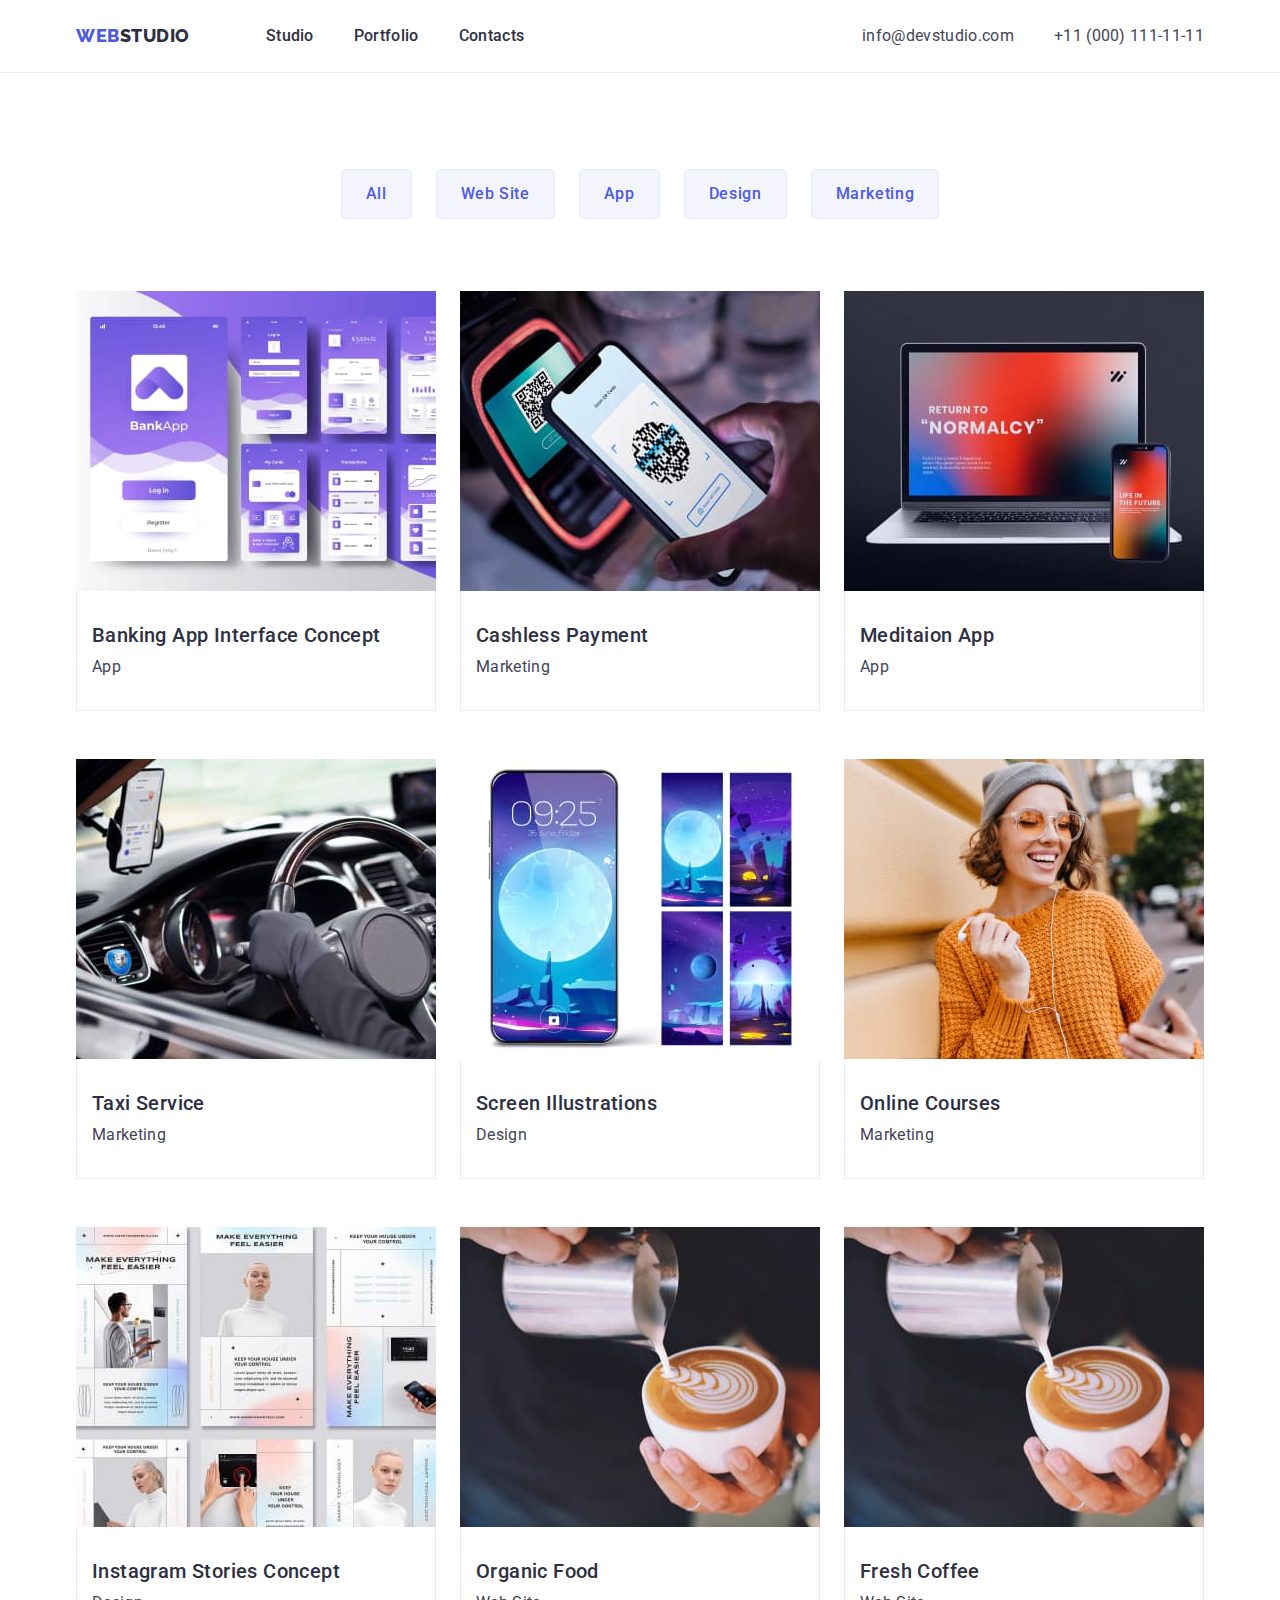
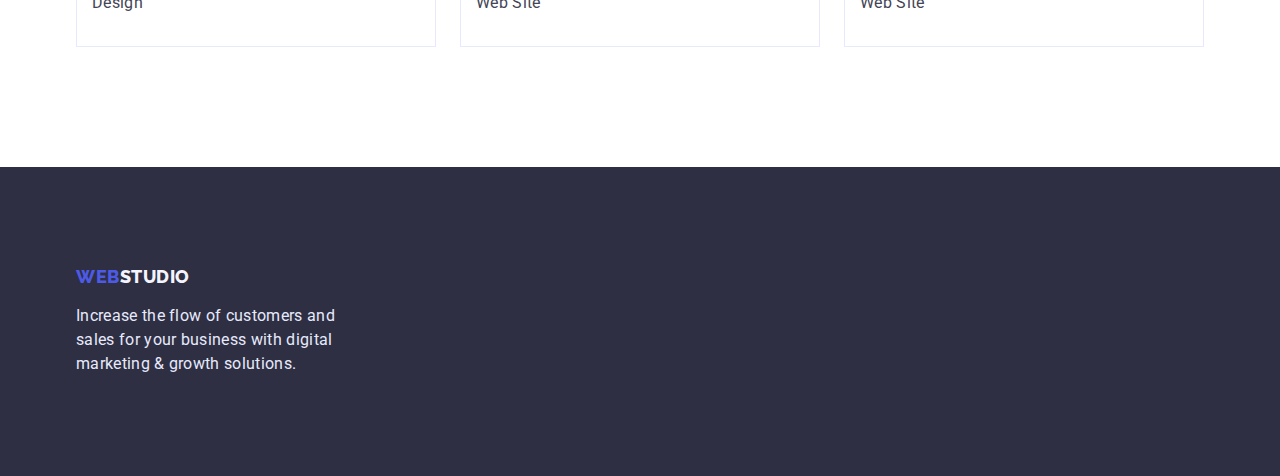
==== portfolio.html @ 15d0591e "copied 4 hw" ====
<!DOCTYPE html>
<html lang="en">
  <head>
    <meta charset="UTF-8" />
    <meta http-equiv="X-UA-Compatible" content="IE=edge" />
    <meta name="viewport" content="width=device-width, initial-scale=1.0" />
    <title>Portfolio</title>
    <link rel="preconnect" href="https://fonts.googleapis.com" />
    <link rel="preconnect" href="https://fonts.gstatic.com" crossorigin />
    <link
      href="https://fonts.googleapis.com/css2?family=Raleway:wght@800&family=Roboto:wght@400;500;700;900&display=swap"
      rel="stylesheet"
    />
    <link
      rel="stylesheet"
      href="node_modules/modern-normalize/modern-normalize.css"
    />
    <link rel="stylesheet" href="./css/styles.css" />
  </head>
  <body>
    <header class="page-header">
      <div class="container header-div">
        <nav class="header-nav">
          <a href="./index.html" class="logo"
            ><span class="logo-blue">WEB</span>STUDIO</a
          >
          <ul class="link-list">
            <li class="link-item">
              <a href="./index.html" class="link">Studio</a>
            </li>
            <li class="link-item">
              <a href="./portfolio.html" class="link">Portfolio</a>
            </li>
            <li class="link-item"><a href="" class="link">Contacts</a></li>
          </ul>
        </nav>
        <address class="header-address">
          <ul class="address-list">
            <li class="address-item">
              <a href="mailto:info@devstudio.com" class="link-to"
                >info@devstudio.com</a
              >
            </li>
            <li class="address-item">
              <a href="tel:+110001111111" class="link-to"
                >+11 (000) 111-11-11</a
              >
            </li>
          </ul>
        </address>
      </div>
    </header>
    <main>
      <!--Filters-->

      <section class="section">
        <div class="container">
          <h1 class="visually-hidden">Portfolio</h1>
          <ul class="buttons-list">
            <li class="filter-item">
              <button type="button" class="btn-page">All</button>
            </li>
            <li class="filter-item">
              <button type="button" class="btn-page">Web Site</button>
            </li>
            <li class="filter-item">
              <button type="button" class="btn-page">App</button>
            </li>
            <li class="filter-item">
              <button type="button" class="btn-page">Design</button>
            </li>
            <li class="filter-item">
              <button type="button" class="btn-page">Marketing</button>
            </li>
          </ul>

          <!--Row 1-->

          <ul class="page-box">
            <li class="portfolio-item">
              <img
                src="./images/apps.jpg"
                alt="apps"
                width="360"
                height="300"
              />
              <div class="portfolio-caption">
                <h2 class="main-title">Banking App Interface Concept</h2>
                <p class="main-text">App</p>
              </div>
            </li>
            <li class="portfolio-item">
              <img
                src="./images/phone1.jpg"
                alt="phone"
                width="360"
                height="300"
              />
              <div class="portfolio-caption">
                <h2 class="main-title">Cashless Payment</h2>
                <p class="main-text">Marketing</p>
              </div>
            </li>
            <li class="portfolio-item">
              <img
                src="./images/laptop.jpg"
                alt="laptop"
                width="360"
                height="300"
              />
              <div class="portfolio-caption">
                <h2 class="main-title">Meditaion App</h2>
                <p class="main-text">App</p>
              </div>
            </li>

            <!--Row 2-->

            <li class="portfolio-item">
              <img
                src="./images/taxi-driver.jpg"
                alt="taxi-driver"
                width="360"
                height="300"
              />
              <div class="portfolio-caption">
                <h2 class="main-title">Taxi Service</h2>
                <p class="main-text">Marketing</p>
              </div>
            </li>
            <li class="portfolio-item">
              <img
                src="./images/screens.jpg"
                alt="screen"
                width="360"
                height="300"
              />
              <div class="portfolio-caption">
                <h2 class="main-title">Screen Illustrations</h2>
                <p class="main-text">Design</p>
              </div>
            </li>
            <li class="portfolio-item">
              <img
                src="./images/girl.jpg"
                alt="girl"
                width="360"
                height="300"
              />
              <div class="portfolio-caption">
                <h2 class="main-title">Online Courses</h2>
                <p class="main-text">Marketing</p>
              </div>
            </li>

            <!--Row 3-->

            <li class="portfolio-item">
              <img
                src="./images/stories.jpg"
                alt="stories"
                width="360"
                height="300"
              />
              <div class="portfolio-caption">
                <h2 class="main-title">Instagram Stories Concept</h2>
                <p class="main-text">Design</p>
              </div>
            </li>
            <li class="portfolio-item">
              <img
                src="./images/food.jpg"
                alt="food"
                width="360"
                height="300"
              />
              <div class="portfolio-caption">
                <h2 class="main-title">Organic Food</h2>
                <p class="main-text">Web Site</p>
              </div>
            </li>
            <li class="portfolio-item">
              <img
                src="./images/coffee.jpg"
                alt="coffee"
                width="360"
                height="300"
              />
              <div class="portfolio-caption">
                <h2 class="main-title">Fresh Coffee</h2>
                <p class="main-text">Web Site</p>
              </div>
            </li>
          </ul>
        </div>
      </section>
    </main>
    <footer class="footer">
      <div class="container">
        <div class="footer-container">
          <a href="./index.html" class="logo-footer"
            ><span class="logo-blue">WEB</span>STUDIO</a
          >
          <p class="footer-text">
            Increase the flow of customers and sales for your business with
            digital marketing & growth solutions.
          </p>
        </div>
      </div>
    </footer>
  </body>
</html>
---- css/styles.css ----
*,
*::before,
*::after {
  box-sizing: border-box;
}

:root {
  --active-links-color: #4d5ae5;
  --ctas-color: #404bbf;
  --headings-color: #2e2f42;
  --valid-fields-color: #31d0aa;
  --body-text-color: #434455;
  --subtle-text-color: #8e8f99;
  --subtle-background-color: #e7e9fc;
  --light-mode-background-color: #f4f4fd;
  --overlay-color: #2e2f42;
  --hero-image-background-color: #2e2f42;
  --background-lite-color: #ffffff;
  --background-color-section-1-2-3: #e5e5e5;
  --customers-hover-focus-active: #9747ff;
}

body {
  font-family: "Roboto", sans-serif;
  font-style: normal;
  font-weight: 400;
  font-size: 16px;
  margin: 0;
}

h1,
h2,
h3,
h4,
p {
  margin: 0;
}

img {
  display: block;
  max-width: 100%;
  height: auto;
}

a {
  text-decoration: none;
  font-family: "Roboto", sans-serif;
}

ul {
  margin: 0;
  padding: 0;
  list-style-type: none;
}

.visually-hidden {
  position: absolute;
  width: 1px;
  height: 1px;
  margin: -1px;
  border: 0;
  padding: 0;
  white-space: nowrap;
  clip-path: inset(100%);
  clip: rect(0 0 0 0);
  overflow: hidden;
}

.container {
  width: 1158px;
  padding: 0 15px 0 15px;
  margin: 0 auto;
}

/* Header */

.page-header {
  border-bottom: 1px solid var(--subtle-background-color);
  padding-top: 24px;
  padding-bottom: 24px;
  display: flex;
  max-width: 1440px;
  margin-left: auto;
  margin-right: auto;
}

.header-nav {
  align-items: center;
  display: flex;
}

.header-div {
  display: flex;
}

.logo {
  color: var(--headings-color);
  font-family: "Raleway", sans-serif;
  font-style: normal;
  font-weight: 800;
  font-size: 18px;
  line-height: 1.33;
  letter-spacing: 0.03em;
  text-transform: uppercase;
  text-decoration: none;
  margin-right: 76px;
}

.logo-blue {
  color: var(--active-links-color);
  font-family: "Raleway", sans-serif;
  font-style: normal;
  font-weight: 800;
  font-size: 18px;
  line-height: 1.16;
  letter-spacing: 0.03em;
  text-transform: uppercase;
  text-decoration: none;
  margin-left: 0;
}

.link-item {
  margin-right: 40px;
}

.link-item:last-child {
  margin-right: 0;
}

.header-address {
  margin-left: auto;
  display: flex;
}

.address-list {
  display: flex;
}

.address-item {
  margin-left: 40px;
}

.address-item:first-child {
  margin-left: 0;
}

.link-list {
  display: flex;
}

.link {
  color: var(--headings-color);
  font-weight: 500;
  font-size: 16px;
  line-height: 1.5;
  letter-spacing: 0.02em;
}

.link:hover,
.link:focus,
.link:active {
  color: var(--ctas-color);
}

.link-to {
  color: var(--body-text-color);
  font-style: normal;
  font-weight: 400;
  font-size: 16px;
  line-height: 1.5;
  letter-spacing: 0.02em;
}

.link-to:hover,
.link-to:focus {
  color: var(--ctas-color);
}

/* Hero */

.hero {
  background-color: var(--hero-image-background-color);
  color: var(--background-lite-color);
  font-weight: 700;
  font-size: 56px;
  line-height: 1.07;
  letter-spacing: 0.02em;
  padding-top: 188px;
  padding-bottom: 188px;
  max-width: 1440px;
  margin-left: auto;
  margin-right: auto;
  background-image: linear-gradient(
      rgba(46, 47, 66, 0.7),
      rgba(46, 47, 66, 0.7)
    ),
    url(../images/people-office.jpg);
  background-size: cover;
  background-repeat: no-repeat;
  background-position: center;
}

.container-hero {
  display: flex;
  flex-direction: column;
  align-items: center;
  justify-content: center;
}

.hero-title {
  color: var(--background-lite-color);
  font-weight: 700;
  font-size: 56px;
  line-height: 1.07;
  letter-spacing: 0.02em;
  width: 496px;
  margin-bottom: 48px;
}

.btn {
  background-color: var(--active-links-color);
  color: var(--background-lite-color);
  font-family: "Roboto", sans-serif;
  font-style: normal;
  font-weight: 500;
  font-size: 16px;
  line-height: 1.5;
  letter-spacing: 0.04em;
  cursor: pointer;
  padding: 16px 32px;
  border-radius: 4px;
  border: none;
}

.btn:hover,
.btn:focus,
.btn:active {
  background-color: var(--ctas-color);
  box-shadow: 0px 3px 1px rgba(0, 0, 0, 0.1), 0px 2px 1px rgba(0, 0, 0, 0.08),
    0px 2px 2px rgba(0, 0, 0, 0.12);
  border-radius: 4px;
  border: 1px;
}

/* Section 1 */

.section-1 {
  padding: 120px 0;
}

.advantages-list {
  display: flex;
  gap: 24px;
}

.advantages-item {
  flex-basis: calc((100% - 72px) / 4);
}

.advantages-item::before {
  content: "";
  display: block;
  height: 112px;
  background: var(--light-mode-background-color);
  background-repeat: no-repeat;
  background-position: center;
  margin-bottom: 8px;
}

.advantages-item:nth-child(1)::before {
  background-image: url(../images/antenna.svg);
}

.advantages-item:nth-child(2)::before {
  background-image: url(../images/clock.svg);
}

.advantages-item:nth-child(3)::before {
  background-image: url(../images/diagram.svg);
}

.advantages-item:nth-child(4)::before {
  background-image: url(../images/astronaut.svg);
}

.list-title {
  color: var(--overlay-color);
  font-weight: 500;
  font-size: 20px;
  line-height: 1.2;
  letter-spacing: 0.02em;
  margin-bottom: 8px;
}

.main-text {
  color: var(--body-text-color);
  line-height: 1.5;
  letter-spacing: 0.02em;
}

/* Section 2 */

.section-2 {
  text-align: center;
  padding-bottom: 120px;
}

.section-title {
  color: var(--headings-color);
  font-size: 36px;
  line-height: 1.11;
  letter-spacing: 0.02em;
  margin-bottom: 72px;
}

.product-list {
  display: flex;
  gap: 24px;
}

.product-item {
  flex-basis: calc((100% - 48px) / 3);
}

/* Section 3 */

.section-3 {
  background-color: var(--light-mode-background-color);
  text-align: center;
  padding: 120px 0;
}

.team-list {
  display: flex;
  gap: 24px;
}
.team-card {
  background-color: var(--background-lite-color);
  flex-basis: calc((100% - 72px) / 4);
  box-shadow: 0px 1px 6px rgba(46, 47, 66, 0.08),
    0px 1px 1px rgba(46, 47, 66, 0.16), 0px 2px 1px rgba(46, 47, 66, 0.08);
  border-radius: 0px 0px 4px 4px;
  width: 264px;
  height: 428px;
}

.section-info {
  padding: 32px 16px;
}

.section-3-subtitle {
  color: var(--overlay-color);
  font-weight: 500;
  font-size: 20px;
  line-height: 1.2;
  letter-spacing: 0.02em;
  margin-bottom: 8px;
}

.section-3-text {
  color: var(--body-text-color);
  line-height: 1.5;
  letter-spacing: 0.02em;
  padding-bottom: 8px;
}

.team-social-list {
  display: flex;
  justify-content: center;
  gap: 24px;
}

.team-social-item {
  flex-basis: calc((100%-72px) / 4);
  width: 40px;
  height: 40px;
}

.team-social-link {
  display: flex;
  justify-content: center;
  width: 100%;
  height: 100%;
  border-radius: 50%;
  background-color: var(--active-links-color);
  align-items: center;
}

.team-social-link:hover,
.team-social-link:focus,
.team-social-link:active {
  background-color: var(--ctas-color);
}

/* section-4 */

.section-4 {
  padding: 130px 156px 120px 156px;
}

.customers-title {
  font-family: "Roboto";
  font-style: normal;
  font-weight: 700;
  font-size: 36px;
  line-height: 1.11;
  text-align: center;
  letter-spacing: 0.02em;
  text-transform: capitalize;
  margin-bottom: 72px;
}

.customers-list {
  display: flex;
  justify-content: center;
  align-items: center;
  gap: 24px;
}

.customers-item {
  flex-basis: calc((100%-120px) / 6);
}

.customers-item:hover svg,
.customers-item:focus svg,
.customers-item:active svg {
  fill: var(--ctas-color);
  border-color: var(--ctas-color);
}

.customers-icon {
  width: 100%;
  height: 100%;
  border: 1px solid var(--subtle-text-color);
  border-radius: 5px;
  fill: var(--subtle-text-color);
}

/* Footer */

.footer {
  background-color: var(--overlay-color);
  padding: 100px 0;
}

.footer-container {
  flex-direction: column;
  justify-content: center;
  width: 264px;
}

.logo-footer {
  color: var(--light-mode-background-color);
  font-family: "Raleway", sans-serif;
  font-weight: 800;
  font-size: 18px;
  line-height: 1.16;
  letter-spacing: 0.03em;
}

.footer-text {
  color: var(--subtle-background-color);
  line-height: 1.5;
  letter-spacing: 0.02em;
  margin-top: 16px;
}

/* Portfolio*/

.section {
  padding: 96px 0 120px;
}

.buttons-list {
  display: flex;
  flex-direction: row;
  justify-content: center;
  align-items: center;
  gap: 24px;
  margin-bottom: 72px;
}

.btn-page {
  background-color: var(--light-mode-background-color);
  color: var(--active-links-color);
  border-color: var(--subtle-background-color);
  font-family: "Roboto", sans-serif;
  font-style: normal;
  font-weight: 500;
  font-size: 16px;
  line-height: 1.5;
  letter-spacing: 0.04em;
  cursor: pointer;
  padding: 12px 24px;
  border: 1px solid var(--subtle-background-color);
  border-radius: 4px;
}

.btn-page:hover,
.btn-page:focus,
.btn-page:active {
  background-color: var(--ctas-color);
  color: var(--background-lite-color);
  border-radius: 4px;
}

.page-box {
  display: flex;
  flex-wrap: wrap;
  row-gap: 48px;
  column-gap: 24px;
}

.portfolio-item {
  flex-basis: calc((100% - 48px) / 3);
}

.portfolio-caption {
  padding: 32px 15px 31px 15px;
  border: 1px solid var(--subtle-background-color);
  border-top: 0;
}

.main-title {
  color: var(--overlay-color);
  font-family: "Roboto", sans-serif;
  font-weight: 500;
  font-size: 20px;
  line-height: 1.2;
  letter-spacing: 0.02em;
  margin-bottom: 8px;
}
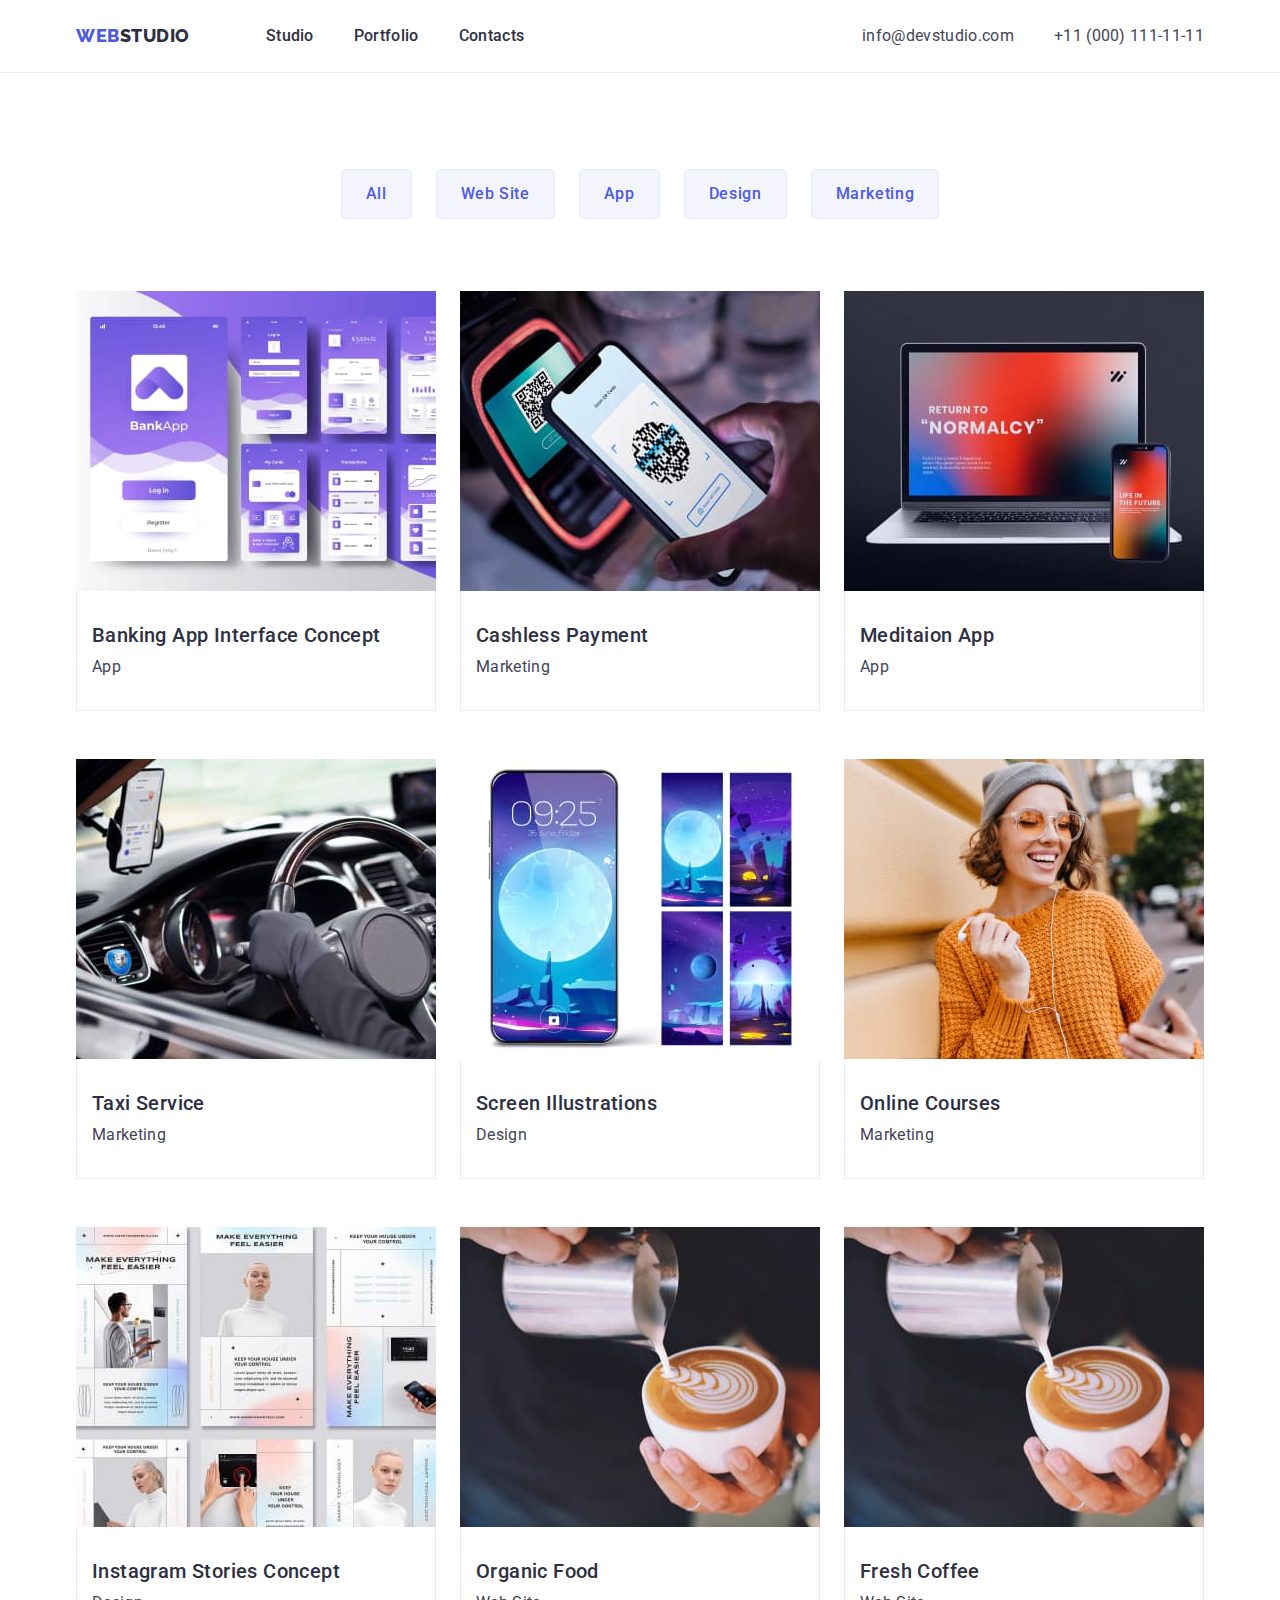
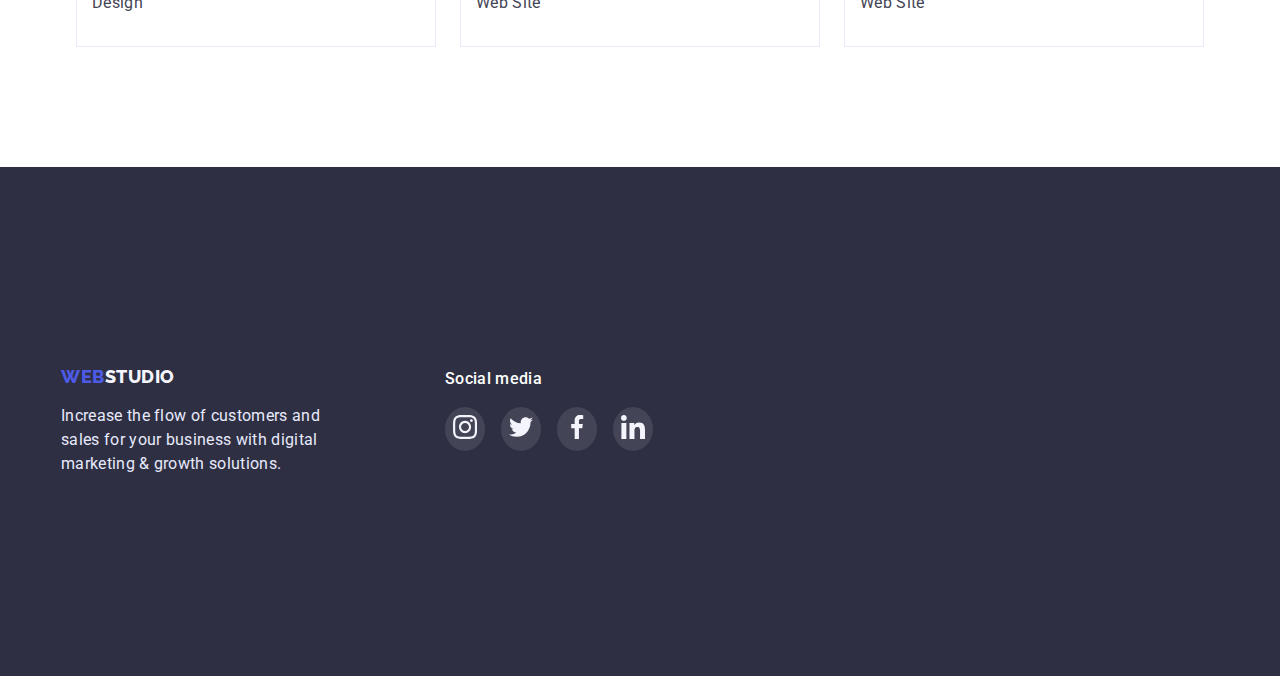
==== commit 0e9a92fc: "added" ====
--- a/portfolio.html
+++ b/portfolio.html
@@ -196,7 +196,7 @@
       </section>
     </main>
     <footer class="footer">
-      <div class="container">
+      <div class="container footer">
         <div class="footer-container">
           <a href="./index.html" class="logo-footer"
             ><span class="logo-blue">WEB</span>STUDIO</a
@@ -206,6 +206,39 @@
             digital marketing & growth solutions.
           </p>
         </div>
+        <div class="footer-social-media">
+          <p class="footer-social-text">Social media</p>
+          <ul class="footer-social-list">
+            <li class="footer-social-item">
+              <a href="#" class="footer-social-link">
+                <svg class="footer-social-icon">
+                  <use href="./images/icons.svg#icon-instagram"></use>
+                </svg>
+              </a>
+            </li>
+            <li class="footer-social-item">
+              <a href="#" class="footer-social-link">
+                <svg class="footer-social-icon">
+                  <use href="./images/icons.svg#icon-twitter"></use>
+                </svg>
+              </a>
+            </li>
+            <li class="footer-social-item">
+              <a href="#" class="footer-social-link">
+                <svg class="footer-social-icon">
+                  <use href="./images/icons.svg#icon-facebook"></use>
+                </svg>
+              </a>
+            </li>
+            <li class="footer-social-item">
+              <a href="#" class="footer-social-link">
+                <svg class="footer-social-icon">
+                  <use href="./images/icons.svg#icon-linkedin"></use>
+                </svg>
+              </a>
+            </li>
+          </ul>
+        </div>
       </div>
     </footer>
   </body>
--- a/css/styles.css
+++ b/css/styles.css
@@ -18,10 +18,11 @@
   --background-lite-color: #ffffff;
   --background-color-section-1-2-3: #e5e5e5;
   --customers-hover-focus-active: #9747ff;
+  --footer-hover-focus: #31d0aa;
 }
 
 body {
-  font-family: "Roboto", sans-serif;
+  font-family: 'Roboto', sans-serif;
   font-style: normal;
   font-weight: 400;
   font-size: 16px;
@@ -44,7 +45,7 @@
 
 a {
   text-decoration: none;
-  font-family: "Roboto", sans-serif;
+  font-family: 'Roboto', sans-serif;
 }
 
 ul {
@@ -95,7 +96,7 @@
 
 .logo {
   color: var(--headings-color);
-  font-family: "Raleway", sans-serif;
+  font-family: 'Raleway', sans-serif;
   font-style: normal;
   font-weight: 800;
   font-size: 18px;
@@ -108,7 +109,7 @@
 
 .logo-blue {
   color: var(--active-links-color);
-  font-family: "Raleway", sans-serif;
+  font-family: 'Raleway', sans-serif;
   font-style: normal;
   font-weight: 800;
   font-size: 18px;
@@ -179,7 +180,9 @@
 /* Hero */
 
 .hero {
+  background-image: url(../images/hero-bg-image.png);
   background-color: var(--hero-image-background-color);
+  background: rgba(46, 47, 66, 0.7), rgba(46, 47, 66, 0.7);
   color: var(--background-lite-color);
   font-weight: 700;
   font-size: 56px;
@@ -220,7 +223,7 @@
 .btn {
   background-color: var(--active-links-color);
   color: var(--background-lite-color);
-  font-family: "Roboto", sans-serif;
+  font-family: 'Roboto', sans-serif;
   font-style: normal;
   font-weight: 500;
   font-size: 16px;
@@ -258,7 +261,7 @@
 }
 
 .advantages-item::before {
-  content: "";
+  content: '';
   display: block;
   height: 112px;
   background: var(--light-mode-background-color);
@@ -399,7 +402,7 @@
 }
 
 .customers-title {
-  font-family: "Roboto";
+  font-family: 'Roboto';
   font-style: normal;
   font-weight: 700;
   font-size: 36px;
@@ -451,7 +454,7 @@
 
 .logo-footer {
   color: var(--light-mode-background-color);
-  font-family: "Raleway", sans-serif;
+  font-family: 'Raleway', sans-serif;
   font-weight: 800;
   font-size: 18px;
   line-height: 1.16;
@@ -465,6 +468,49 @@
   margin-top: 16px;
 }
 
+.footer {
+  display: flex;
+}
+
+.footer-social-media {
+  display: inline-block;
+  padding-left: 120px;
+}
+
+.footer-social-text {
+  color: var(--background-lite-color);
+  font-weight: 500;
+  letter-spacing: 0.02em;
+  line-height: 1.5;
+  margin-bottom: 16px;
+}
+.footer-social-list {
+  display: flex;
+  flex-direction: row;
+  align-items: flex-start;
+  padding: 0px;
+  gap: 16px;
+}
+
+.footer-social-link {
+  display: block;
+  background: rgba(255, 255, 255, 0.1);
+  border-radius: 50%;
+  padding: 8px;
+}
+
+.footer-social-link:hover,
+.footer-social-link:focus,
+.footer-social-link:active {
+  background-color: var(--valid-fields-color);
+}
+.footer-social-icon {
+  justify-content: center;
+  align-items: center;
+  width: 24px;
+  height: 24px;
+}
+
 /* Portfolio*/
 
 .section {
@@ -484,7 +530,7 @@
   background-color: var(--light-mode-background-color);
   color: var(--active-links-color);
   border-color: var(--subtle-background-color);
-  font-family: "Roboto", sans-serif;
+  font-family: 'Roboto', sans-serif;
   font-style: normal;
   font-weight: 500;
   font-size: 16px;
@@ -515,6 +561,14 @@
   flex-basis: calc((100% - 48px) / 3);
 }
 
+.portfolio-item:hover,
+.portfolio-item:focus,
+.portfolio-item:active {
+  border: 1px solid var(--light-mode-background-color);
+  box-shadow: 0px 1px 6px rgba(46, 47, 66, 0.08),
+    0px 1px 1px rgba(46, 47, 66, 0.16), 0px 2px 1px rgba(46, 47, 66, 0.08);
+}
+
 .portfolio-caption {
   padding: 32px 15px 31px 15px;
   border: 1px solid var(--subtle-background-color);
@@ -523,7 +577,7 @@
 
 .main-title {
   color: var(--overlay-color);
-  font-family: "Roboto", sans-serif;
+  font-family: 'Roboto', sans-serif;
   font-weight: 500;
   font-size: 20px;
   line-height: 1.2;
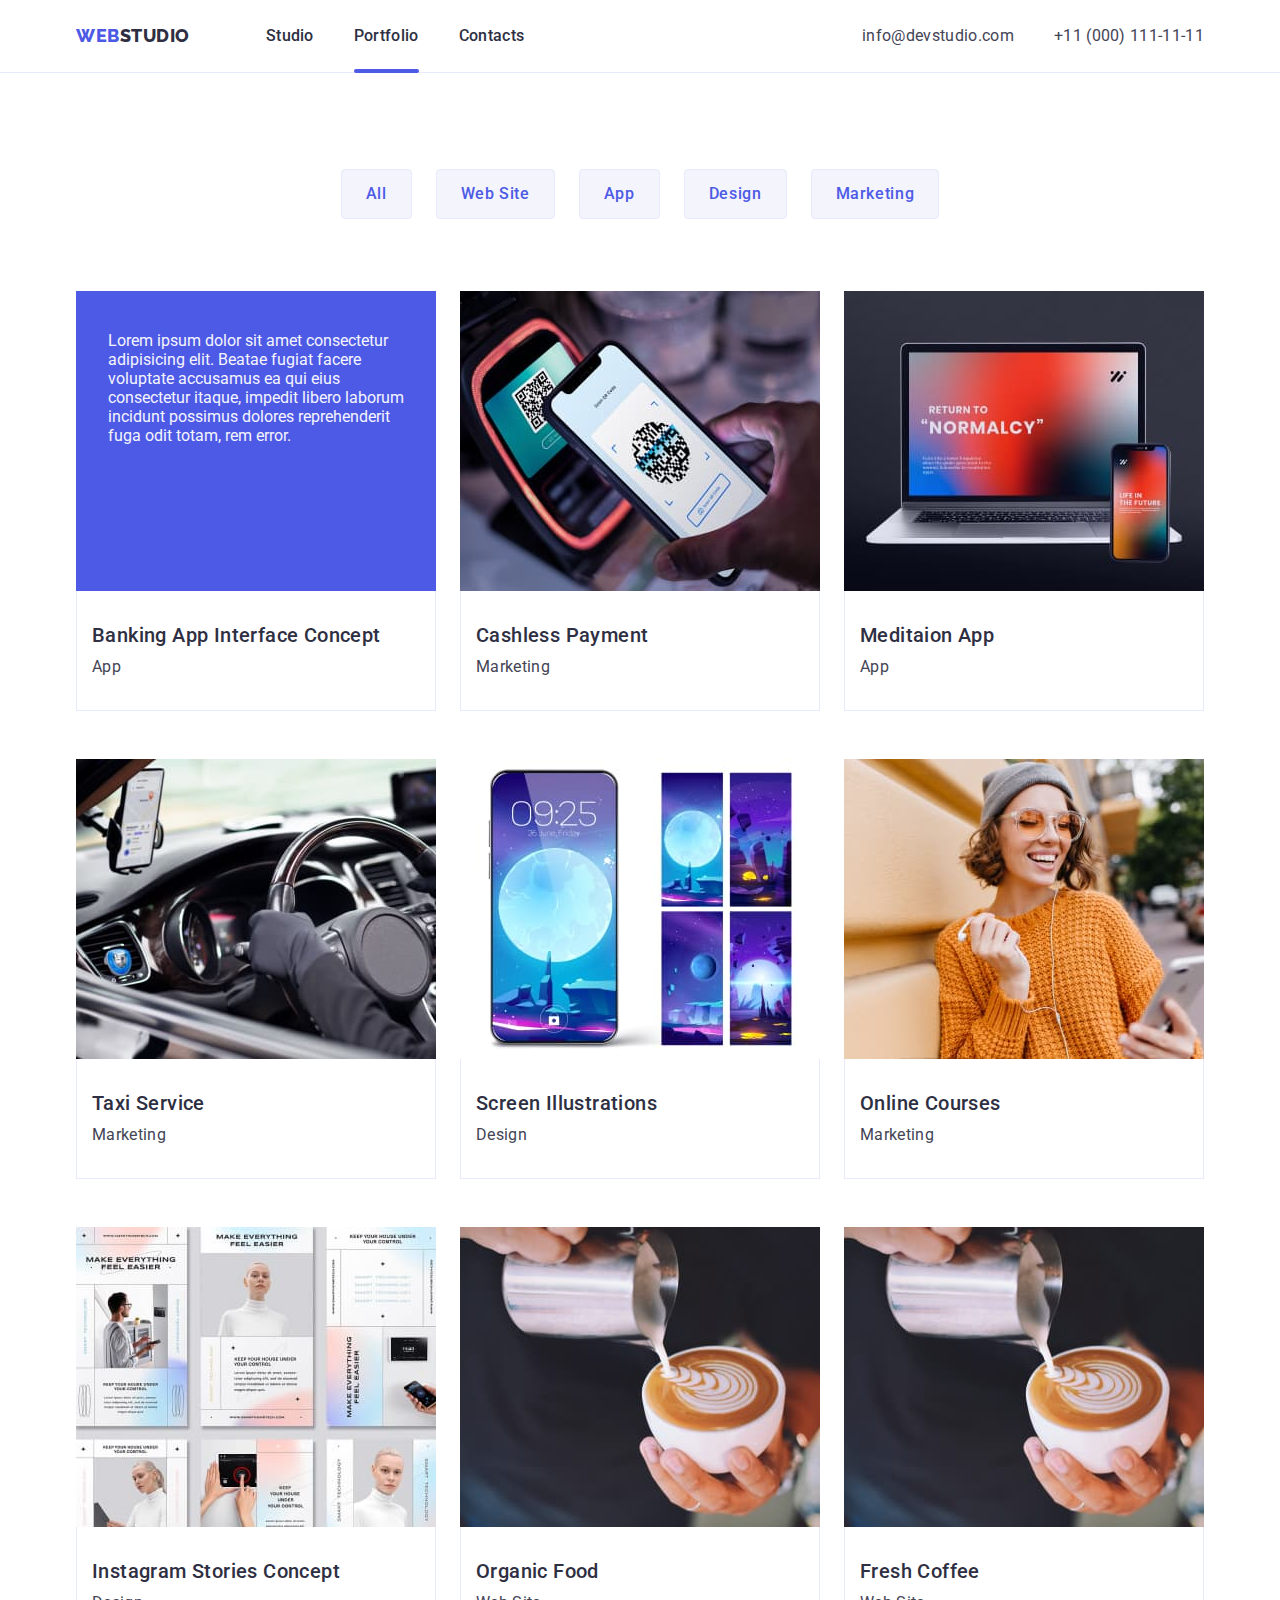
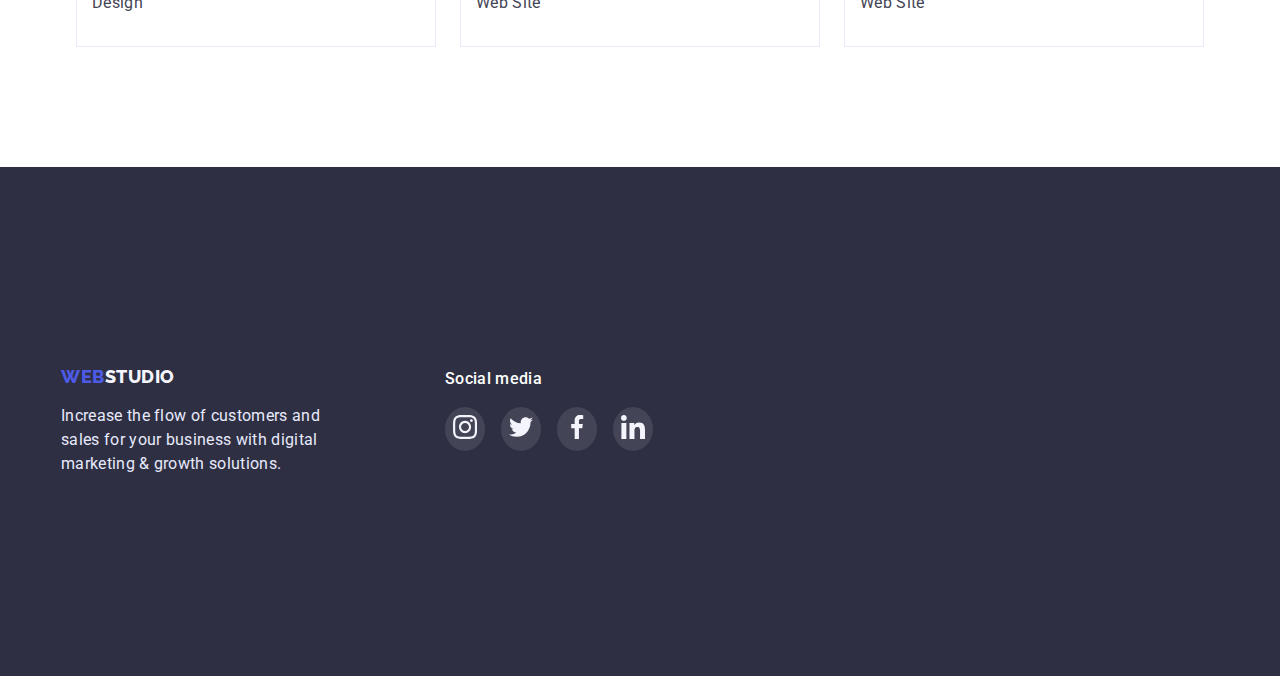
==== commit a725e682: "1" ====
--- a/portfolio.html
+++ b/portfolio.html
@@ -29,7 +29,7 @@
               <a href="./index.html" class="link">Studio</a>
             </li>
             <li class="link-item">
-              <a href="./portfolio.html" class="link">Portfolio</a>
+              <a href="./portfolio.html" class="link current-page">Portfolio</a>
             </li>
             <li class="link-item"><a href="" class="link">Contacts</a></li>
           </ul>
@@ -78,16 +78,26 @@
 
           <ul class="page-box">
             <li class="portfolio-item">
+              <a href="#" class="portfolio-link">
+                <div class="portfolio-card">
               <img
                 src="./images/apps.jpg"
                 alt="apps"
                 width="360"
                 height="300"
               />
+              <div class="portfolio-overlay">
+                Lorem ipsum dolor sit amet consectetur adipisicing elit.
+                Beatae fugiat facere voluptate accusamus ea qui eius
+                consectetur itaque, impedit libero laborum incidunt possimus
+                dolores reprehenderit fuga odit totam, rem error.
+              </div>
+             </div>
               <div class="portfolio-caption">
                 <h2 class="main-title">Banking App Interface Concept</h2>
                 <p class="main-text">App</p>
               </div>
+              </a>
             </li>
             <li class="portfolio-item">
               <img
--- a/css/styles.css
+++ b/css/styles.css
@@ -19,10 +19,11 @@
   --background-color-section-1-2-3: #e5e5e5;
   --customers-hover-focus-active: #9747ff;
   --footer-hover-focus: #31d0aa;
+  --modal-form: #fcfcfc;
 }
 
 body {
-  font-family: 'Roboto', sans-serif;
+  font-family: "Roboto", sans-serif;
   font-style: normal;
   font-weight: 400;
   font-size: 16px;
@@ -45,7 +46,7 @@
 
 a {
   text-decoration: none;
-  font-family: 'Roboto', sans-serif;
+  font-family: "Roboto", sans-serif;
 }
 
 ul {
@@ -96,7 +97,7 @@
 
 .logo {
   color: var(--headings-color);
-  font-family: 'Raleway', sans-serif;
+  font-family: "Raleway", sans-serif;
   font-style: normal;
   font-weight: 800;
   font-size: 18px;
@@ -109,7 +110,7 @@
 
 .logo-blue {
   color: var(--active-links-color);
-  font-family: 'Raleway', sans-serif;
+  font-family: "Raleway", sans-serif;
   font-style: normal;
   font-weight: 800;
   font-size: 18px;
@@ -122,6 +123,7 @@
 
 .link-item {
   margin-right: 40px;
+  position: relative;
 }
 
 .link-item:last-child {
@@ -147,6 +149,23 @@
 
 .link-list {
   display: flex;
+}
+
+.current-page {
+  color: var(--active-links-color);
+}
+
+.current-page::after {
+  content: "";
+  background-color: var(--active-links-color);
+  border-radius: 2px;
+  height: 4px;
+  width: 100%;
+  display: block;
+  background-repeat: no-repeat;
+  background-position: center;
+  position: absolute;
+  bottom: -25px;
 }
 
 .link {
@@ -155,6 +174,11 @@
   font-size: 16px;
   line-height: 1.5;
   letter-spacing: 0.02em;
+  text-decoration: none;
+  transition-property: color;
+  transition-duration: 250ms;
+  transition-timing-function: cubic-bezier(0.4, 0, 0.2, 1);
+  transition-delay: 0;
 }
 
 .link:hover,
@@ -170,6 +194,10 @@
   font-size: 16px;
   line-height: 1.5;
   letter-spacing: 0.02em;
+  transition-property: color;
+  transition-duration: 250ms;
+  transition-timing-function: cubic-bezier(0.4, 0, 0.2, 1);
+  transition-delay: 0;
 }
 
 .link-to:hover,
@@ -223,7 +251,7 @@
 .btn {
   background-color: var(--active-links-color);
   color: var(--background-lite-color);
-  font-family: 'Roboto', sans-serif;
+  font-family: "Roboto", sans-serif;
   font-style: normal;
   font-weight: 500;
   font-size: 16px;
@@ -233,6 +261,10 @@
   padding: 16px 32px;
   border-radius: 4px;
   border: none;
+  transition-property: background-color;
+  transition-duration: 250ms;
+  transition-timing-function: cubic-bezier(0.4, 0, 0.2, 1);
+  transition-delay: 0;
 }
 
 .btn:hover,
@@ -245,6 +277,66 @@
   border: 1px;
 }
 
+/* Modal */
+
+.modal {
+  fill: var(--overlay-color);
+  width: 100%;
+  height: 100%;
+  top: 0;
+  left: 0;
+  display: flex;
+  justify-content: center;
+  align-items: center;
+  opacity: 1;
+  transition: opacity 250ms cubic-bezier(0.4, 0, 0.2, 1);
+}
+
+.is-hiden {
+  visibility: hidden;
+  pointer-events: none;
+  opacity: 0;
+}
+
+.modal,
+.is-hidden,
+.modal-form {
+  transform: scale(0.9);
+}
+
+.modal-form {
+  background-color: var(--modal-form);
+  box-shadow: 0px 1px 1px rgba(0, 0, 0, 0.14), 0px 1px 3px rgba(0, 0, 0, 0.12),
+    0px 2px 1px rgba(0, 0, 0, 0.2);
+  border-radius: 4px;
+  width: 408px;
+  height: 576px;
+  padding: 24px;
+  transform: scale(1);
+  transition: transform 250ms cubic-bezier(0.4, 0, 0.2, 1);
+}
+
+.modal-close {
+  width: 24px;
+  margin-left: auto;
+  cursor: pointer;
+}
+
+.modal-svg {
+  padding: 7px;
+  width: 24px;
+  height: 24px;
+  border-radius: 50%;
+  border: 1px solid rgba(0, 0, 0, 0.1);
+  background-color: var(--subtle-background-color);
+}
+
+.modal-svg:hover,
+.modal-svg:focus {
+  fill: #fff;
+  background-color: var(--ctas-color);
+}
+
 /* Section 1 */
 
 .section-1 {
@@ -261,7 +353,7 @@
 }
 
 .advantages-item::before {
-  content: '';
+  content: "";
   display: block;
   height: 112px;
   background: var(--light-mode-background-color);
@@ -402,7 +494,7 @@
 }
 
 .customers-title {
-  font-family: 'Roboto';
+  font-family: "Roboto";
   font-style: normal;
   font-weight: 700;
   font-size: 36px;
@@ -454,7 +546,7 @@
 
 .logo-footer {
   color: var(--light-mode-background-color);
-  font-family: 'Raleway', sans-serif;
+  font-family: "Raleway", sans-serif;
   font-weight: 800;
   font-size: 18px;
   line-height: 1.16;
@@ -530,7 +622,7 @@
   background-color: var(--light-mode-background-color);
   color: var(--active-links-color);
   border-color: var(--subtle-background-color);
-  font-family: 'Roboto', sans-serif;
+  font-family: "Roboto", sans-serif;
   font-style: normal;
   font-weight: 500;
   font-size: 16px;
@@ -540,6 +632,10 @@
   padding: 12px 24px;
   border: 1px solid var(--subtle-background-color);
   border-radius: 4px;
+  transition-property: background-color, box-shadow, border-color, color;
+  transition-duration: 250ms;
+  transition-timing-function: cubic-bezier(0.4, 0, 0.2, 1);
+  transition-delay: 0;
 }
 
 .btn-page:hover,
@@ -561,6 +657,23 @@
   flex-basis: calc((100% - 48px) / 3);
 }
 
+.portfolio-overlay {
+  position: absolute;
+  width: 100%;
+  height: 100%;
+  top: 0;
+  left: 0;
+  background-color: var(--active-links-color);
+  transform: translateY(100%);
+  transition: transform 250ms ease;
+  padding: 40px 32px;
+  color: var(--light-mode-background-color);
+}
+
+.portfolio-overlay {
+  transform: translateY(0%);
+}
+
 .portfolio-item:hover,
 .portfolio-item:focus,
 .portfolio-item:active {
@@ -569,15 +682,32 @@
     0px 1px 1px rgba(46, 47, 66, 0.16), 0px 2px 1px rgba(46, 47, 66, 0.08);
 }
 
+.portfolio-link {
+  display: block;
+  text-decoration: none;
+  color: var(--body-text-color);
+  transition-property: box-shadow;
+  transition-duration: 250ms;
+  transition-timing-function: cubic-bezier(0.4, 0, 0.2, 1);
+  transition-delay: 0;
+}
+
+.portfolio-card {
+  position: relative;
+  overflow: hidden;
+}
+
 .portfolio-caption {
   padding: 32px 15px 31px 15px;
   border: 1px solid var(--subtle-background-color);
   border-top: 0;
+  position: relative;
+  overflow: hidden;
 }
 
 .main-title {
   color: var(--overlay-color);
-  font-family: 'Roboto', sans-serif;
+  font-family: "Roboto", sans-serif;
   font-weight: 500;
   font-size: 20px;
   line-height: 1.2;
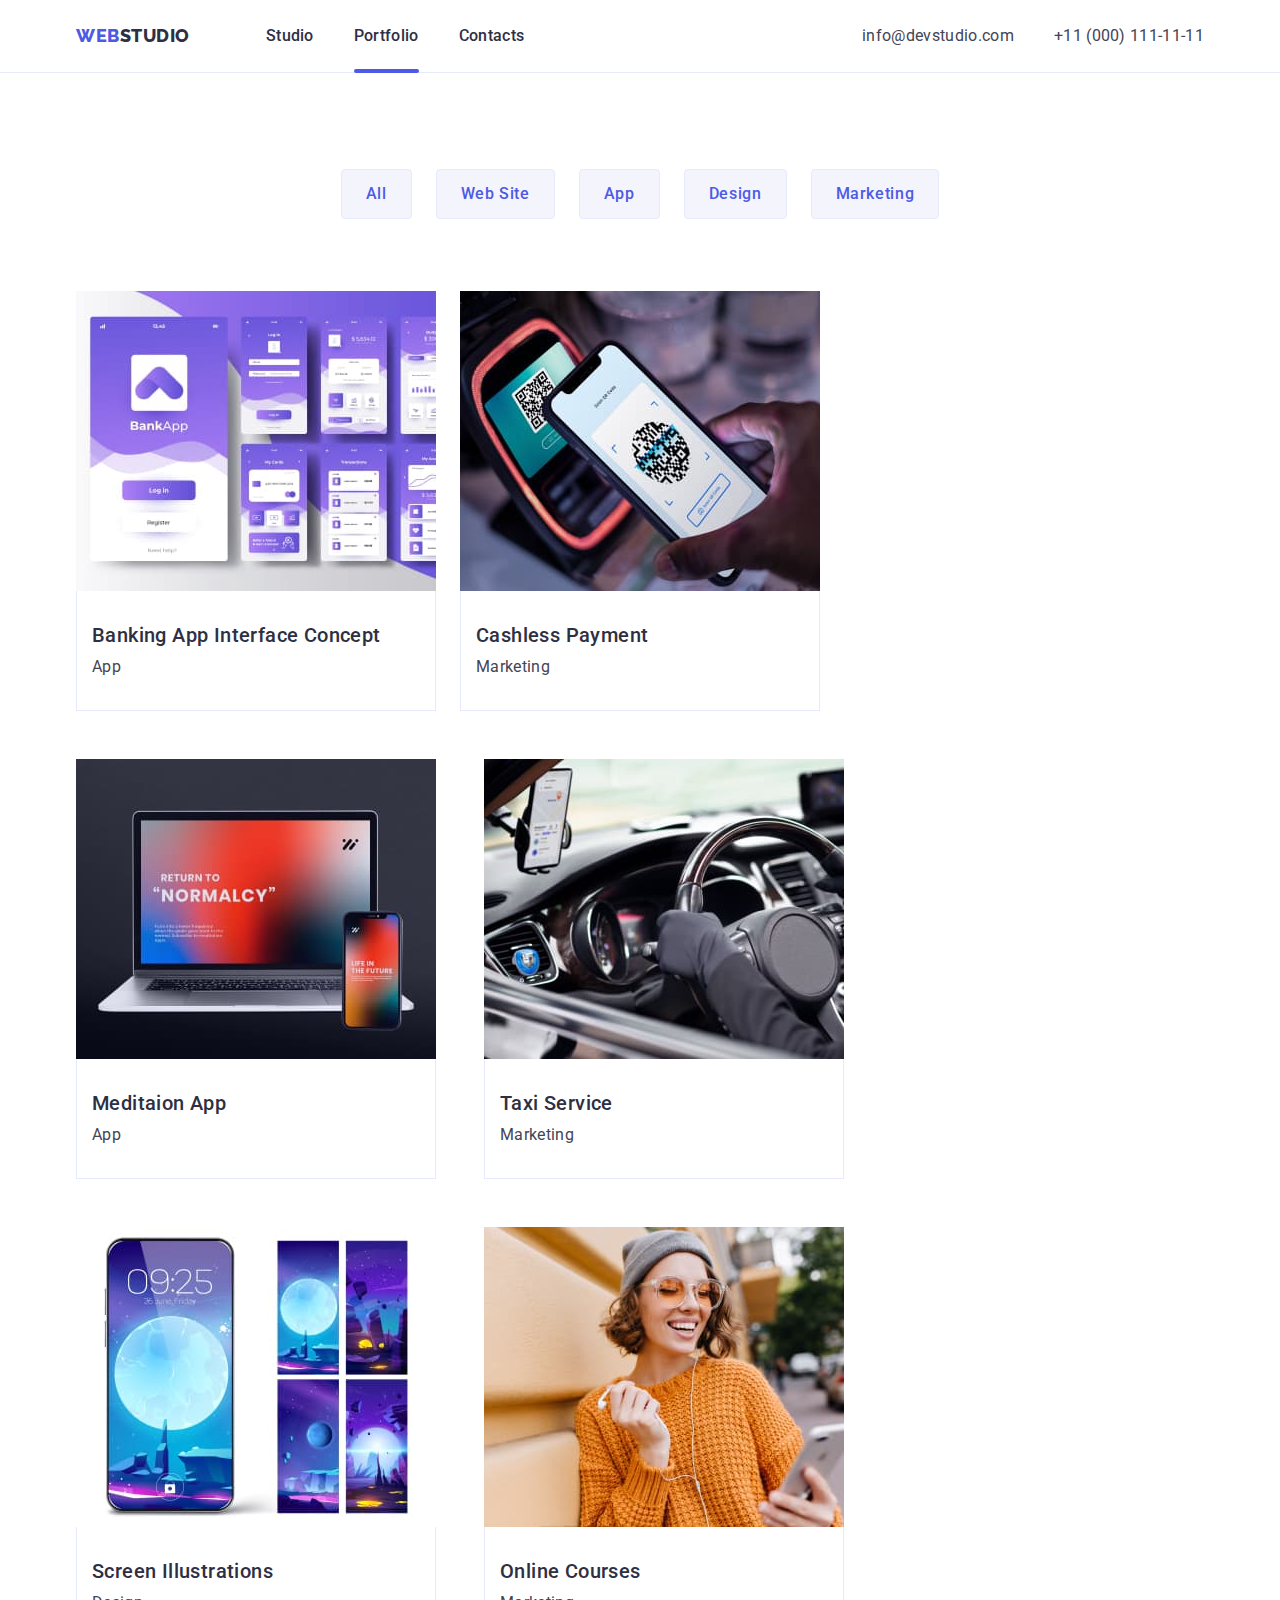
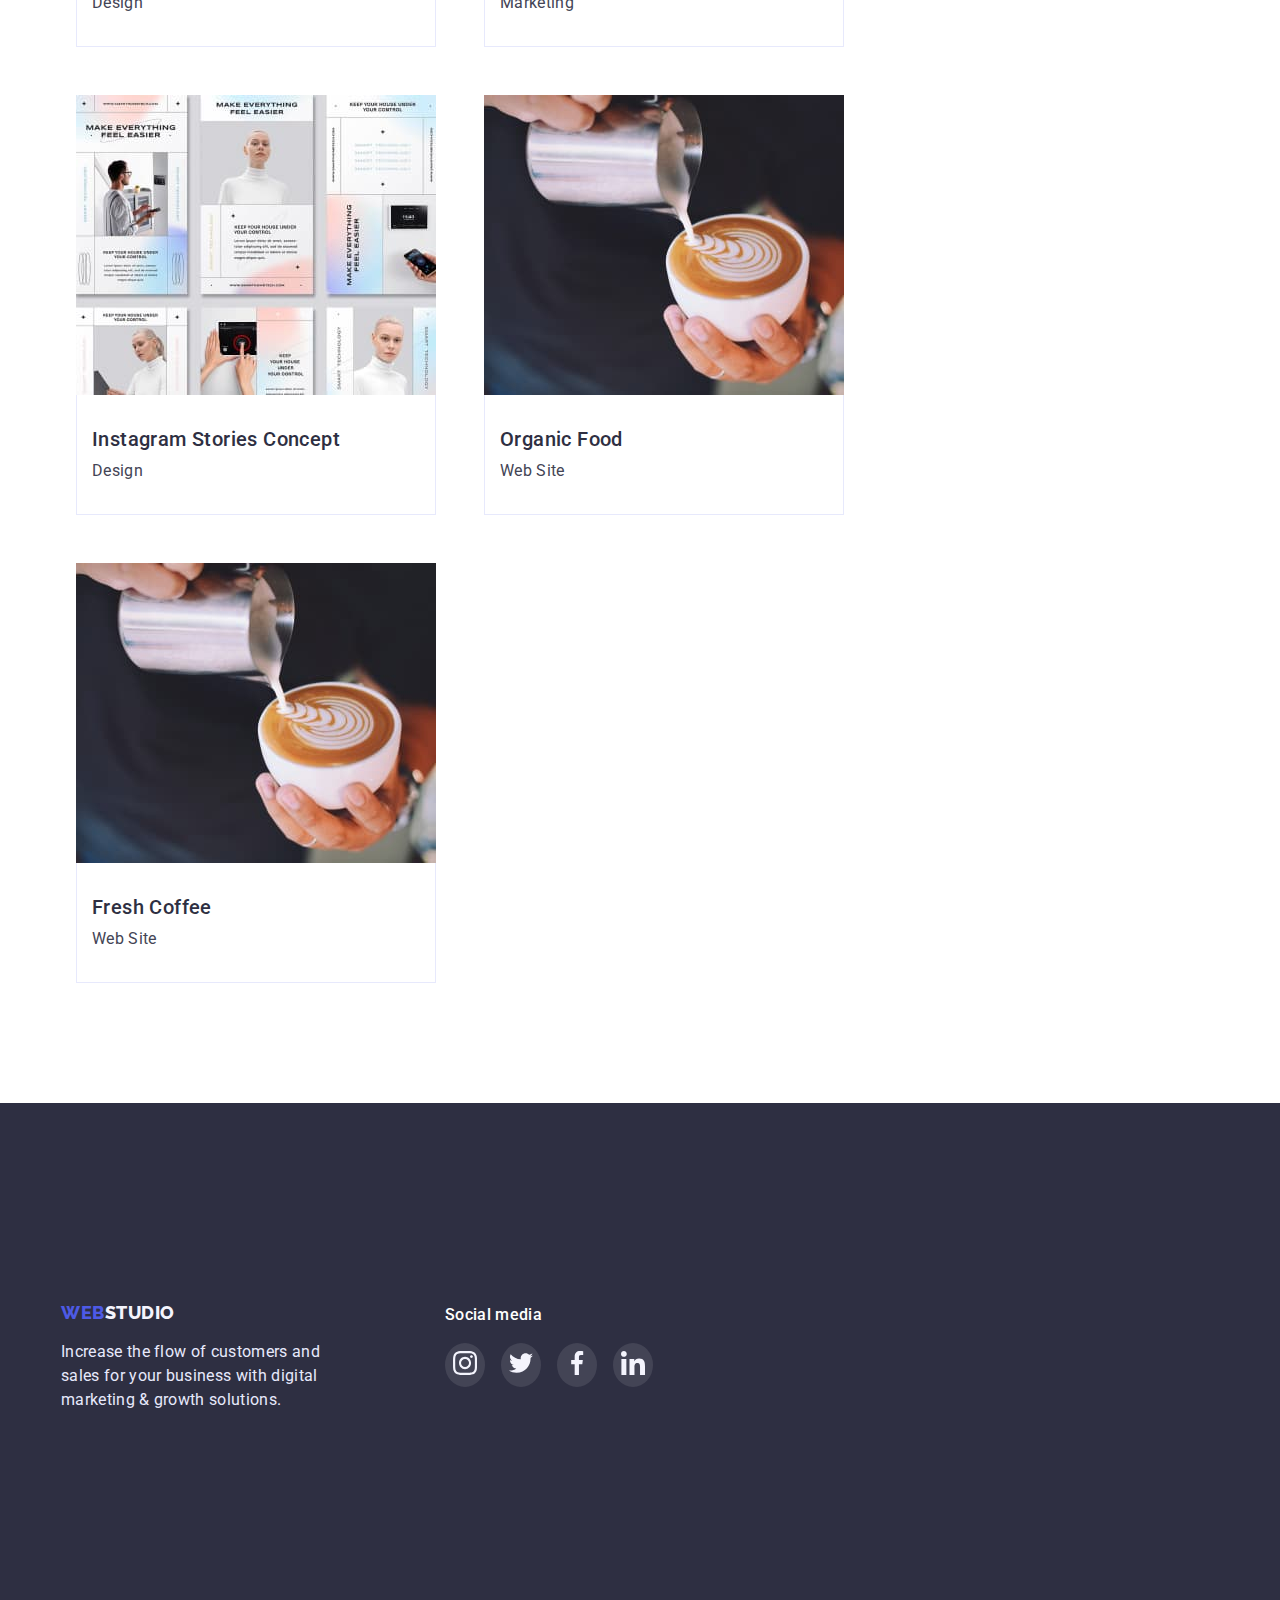
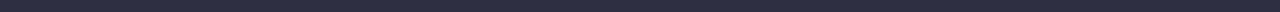
==== commit e8d73fbf: "4" ====
--- a/portfolio.html
+++ b/portfolio.html
@@ -100,24 +100,42 @@
               </a>
             </li>
             <li class="portfolio-item">
+              <a href="#" class="portfolio-link">
+                <div class="portfolio-card">
               <img
                 src="./images/phone1.jpg"
                 alt="phone"
                 width="360"
                 height="300"
               />
+              <div class="portfolio-overlay">
+                Lorem ipsum dolor sit amet consectetur adipisicing elit.
+                Beatae fugiat facere voluptate accusamus ea qui eius
+                consectetur itaque, impedit libero laborum incidunt possimus
+                dolores reprehenderit fuga odit totam, rem error.
+              </div>
+                </div>
               <div class="portfolio-caption">
                 <h2 class="main-title">Cashless Payment</h2>
                 <p class="main-text">Marketing</p>
               </div>
             </li>
             <li class="portfolio-item">
+              <a href="#" class="portfolio-link">
+                <div class="portfolio-card">
               <img
                 src="./images/laptop.jpg"
                 alt="laptop"
                 width="360"
                 height="300"
               />
+              <div class="portfolio-overlay">
+                Lorem ipsum dolor sit amet consectetur adipisicing elit.
+                Beatae fugiat facere voluptate accusamus ea qui eius
+                consectetur itaque, impedit libero laborum incidunt possimus
+                dolores reprehenderit fuga odit totam, rem error.
+              </div>
+                </div>
               <div class="portfolio-caption">
                 <h2 class="main-title">Meditaion App</h2>
                 <p class="main-text">App</p>
@@ -127,36 +145,63 @@
             <!--Row 2-->
 
             <li class="portfolio-item">
+              <a href="#" class="portfolio-link">
+                <div class="portfolio-card">
               <img
                 src="./images/taxi-driver.jpg"
                 alt="taxi-driver"
                 width="360"
                 height="300"
               />
+              <div class="portfolio-overlay">
+                Lorem ipsum dolor sit amet consectetur adipisicing elit.
+                Beatae fugiat facere voluptate accusamus ea qui eius
+                consectetur itaque, impedit libero laborum incidunt possimus
+                dolores reprehenderit fuga odit totam, rem error.
+              </div>
+                </div>
               <div class="portfolio-caption">
                 <h2 class="main-title">Taxi Service</h2>
                 <p class="main-text">Marketing</p>
               </div>
             </li>
             <li class="portfolio-item">
+              <a href="#" class="portfolio-link">
+                <div class="portfolio-card">
               <img
                 src="./images/screens.jpg"
                 alt="screen"
                 width="360"
                 height="300"
               />
+              <div class="portfolio-overlay">
+                Lorem ipsum dolor sit amet consectetur adipisicing elit.
+                Beatae fugiat facere voluptate accusamus ea qui eius
+                consectetur itaque, impedit libero laborum incidunt possimus
+                dolores reprehenderit fuga odit totam, rem error.
+              </div>
+                </div>
               <div class="portfolio-caption">
                 <h2 class="main-title">Screen Illustrations</h2>
                 <p class="main-text">Design</p>
               </div>
             </li>
             <li class="portfolio-item">
+              <a href="#" class="portfolio-link">
+                <div class="portfolio-card">
               <img
                 src="./images/girl.jpg"
                 alt="girl"
                 width="360"
                 height="300"
               />
+              <div class="portfolio-overlay">
+                Lorem ipsum dolor sit amet consectetur adipisicing elit.
+                Beatae fugiat facere voluptate accusamus ea qui eius
+                consectetur itaque, impedit libero laborum incidunt possimus
+                dolores reprehenderit fuga odit totam, rem error.
+              </div>
+                </div>
               <div class="portfolio-caption">
                 <h2 class="main-title">Online Courses</h2>
                 <p class="main-text">Marketing</p>
@@ -166,36 +211,63 @@
             <!--Row 3-->
 
             <li class="portfolio-item">
+              <a href="#" class="portfolio-link">
+                <div class="portfolio-card">
               <img
                 src="./images/stories.jpg"
                 alt="stories"
                 width="360"
                 height="300"
               />
+              <div class="portfolio-overlay">
+                Lorem ipsum dolor sit amet consectetur adipisicing elit.
+                Beatae fugiat facere voluptate accusamus ea qui eius
+                consectetur itaque, impedit libero laborum incidunt possimus
+                dolores reprehenderit fuga odit totam, rem error.
+              </div>
+                </div>
               <div class="portfolio-caption">
                 <h2 class="main-title">Instagram Stories Concept</h2>
                 <p class="main-text">Design</p>
               </div>
             </li>
             <li class="portfolio-item">
+              <a href="#" class="portfolio-link">
+                <div class="portfolio-card">
               <img
                 src="./images/food.jpg"
                 alt="food"
                 width="360"
                 height="300"
               />
+              <div class="portfolio-overlay">
+                Lorem ipsum dolor sit amet consectetur adipisicing elit.
+                Beatae fugiat facere voluptate accusamus ea qui eius
+                consectetur itaque, impedit libero laborum incidunt possimus
+                dolores reprehenderit fuga odit totam, rem error.
+              </div>
+                </div>
               <div class="portfolio-caption">
                 <h2 class="main-title">Organic Food</h2>
                 <p class="main-text">Web Site</p>
               </div>
             </li>
             <li class="portfolio-item">
+              <a href="#" class="portfolio-link">
+                <div class="portfolio-card">
               <img
                 src="./images/coffee.jpg"
                 alt="coffee"
                 width="360"
                 height="300"
               />
+              <div class="portfolio-overlay">
+                Lorem ipsum dolor sit amet consectetur adipisicing elit.
+                Beatae fugiat facere voluptate accusamus ea qui eius
+                consectetur itaque, impedit libero laborum incidunt possimus
+                dolores reprehenderit fuga odit totam, rem error.
+              </div>
+                </div>
               <div class="portfolio-caption">
                 <h2 class="main-title">Fresh Coffee</h2>
                 <p class="main-text">Web Site</p>
--- a/css/styles.css
+++ b/css/styles.css
@@ -292,19 +292,21 @@
   transition: opacity 250ms cubic-bezier(0.4, 0, 0.2, 1);
 }
 
-.is-hiden {
+.is-hidden {
   visibility: hidden;
   pointer-events: none;
   opacity: 0;
 }
 
-.modal,
-.is-hidden,
+.modal.is-hidden .modal-form {
+  transform: scale(0.9);
+}
+
 .modal-form {
-  transform: scale(0.9);
-}
-
-.modal-form {
+  position: absolute;
+    top: 50%;
+    left: 50%;
+    transform: translate(-50%, -50%) scale(1);
   background-color: var(--modal-form);
   box-shadow: 0px 1px 1px rgba(0, 0, 0, 0.14), 0px 1px 3px rgba(0, 0, 0, 0.12),
     0px 2px 1px rgba(0, 0, 0, 0.2);
@@ -312,8 +314,7 @@
   width: 408px;
   height: 576px;
   padding: 24px;
-  transform: scale(1);
-  transition: transform 250ms cubic-bezier(0.4, 0, 0.2, 1);
+  transition: transform 250ms cubic-bezier(0.4, 0, 0.2, 1), scale 250ms cubic-bezier(0.4, 0, 0.2, 1);
 }
 
 .modal-close {
@@ -670,7 +671,9 @@
   color: var(--light-mode-background-color);
 }
 
-.portfolio-overlay {
+
+.portfolio-link:hover .portfolio-overlay,
+.portfolio-link:focus .portfolio-overlay {
   transform: translateY(0%);
 }
 
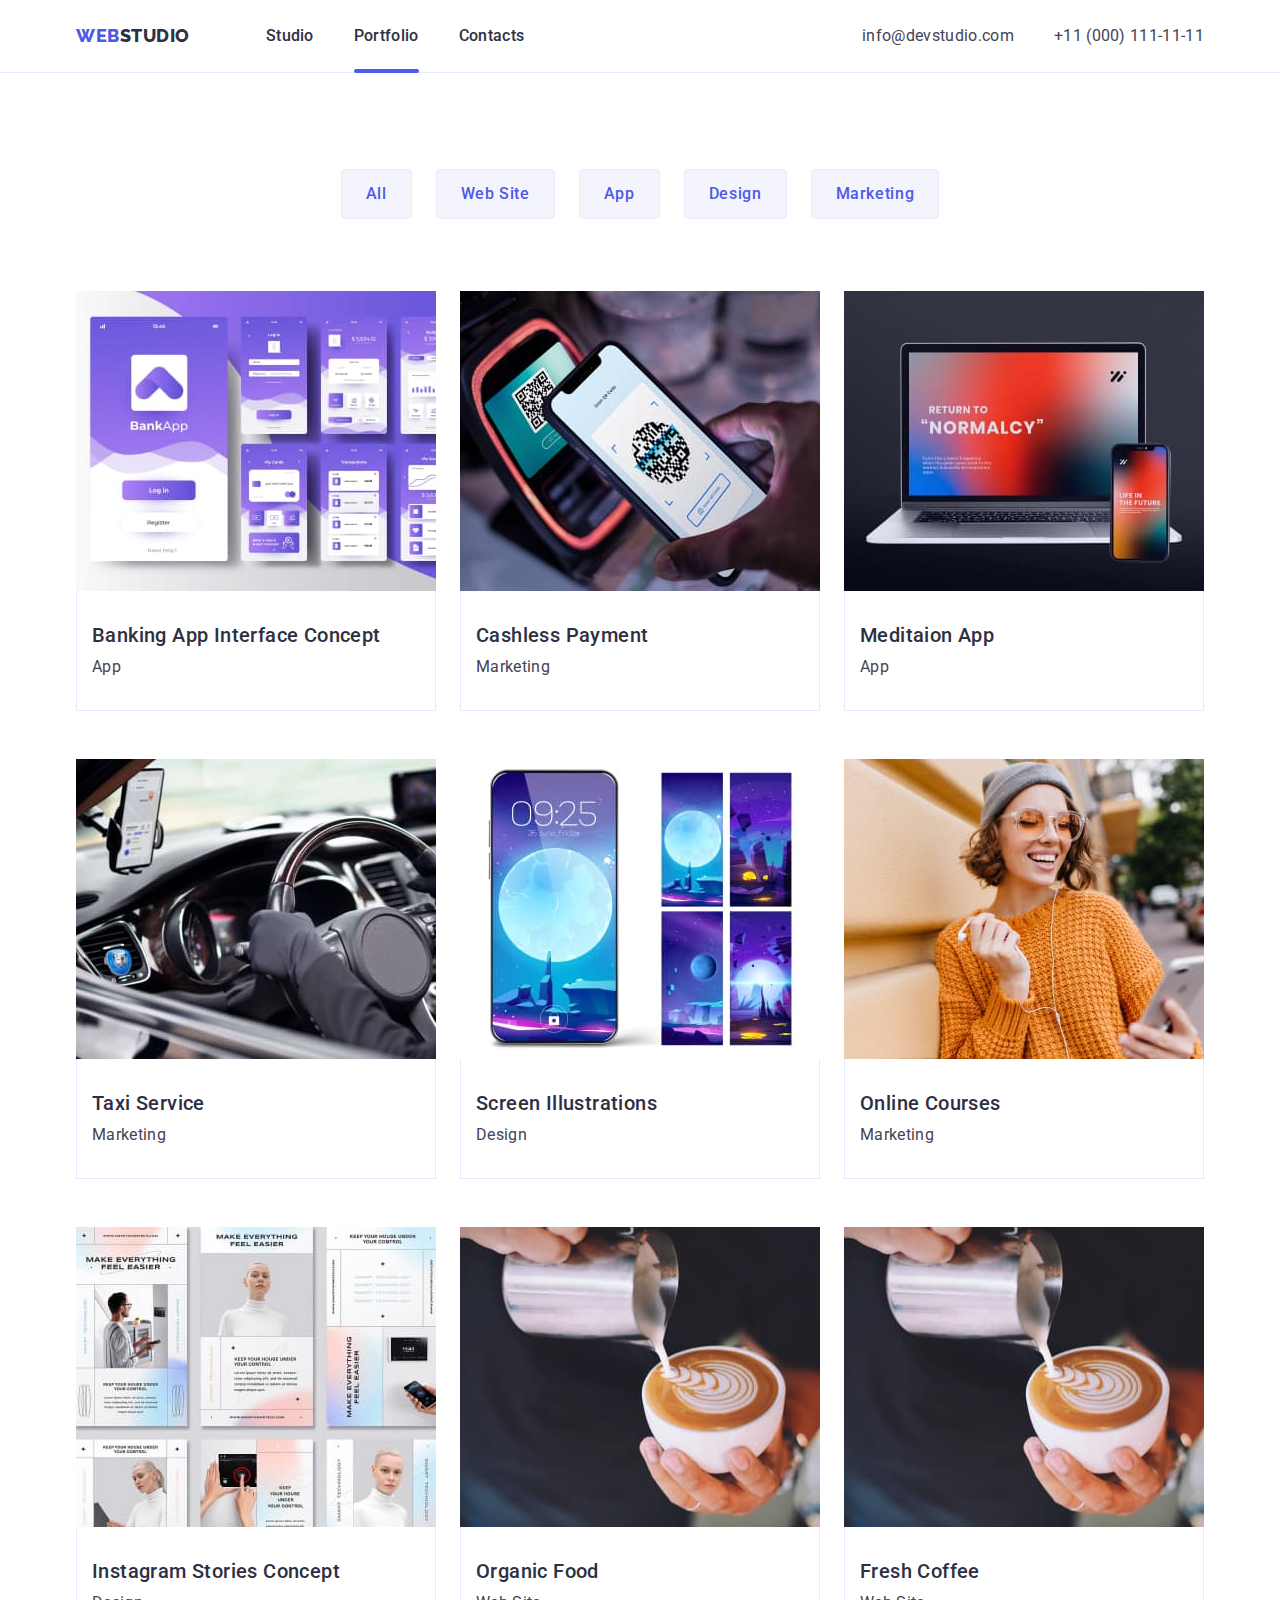
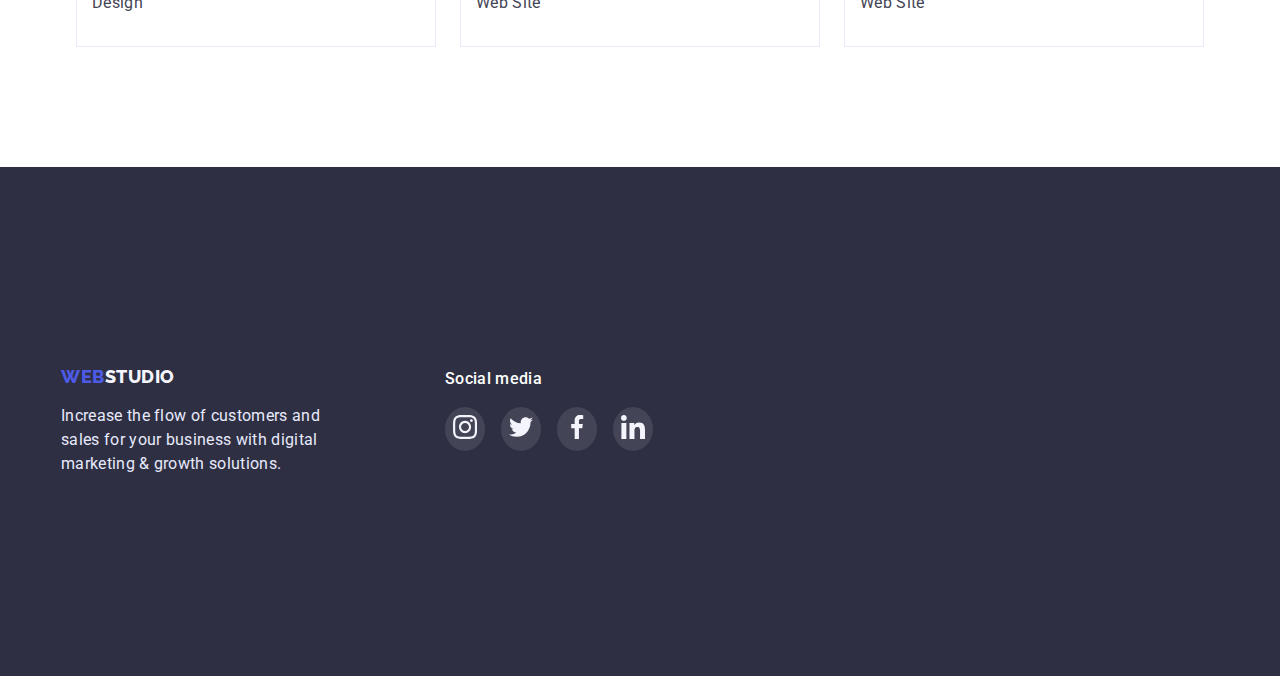
==== commit 41476126: "done" ====
--- a/portfolio.html
+++ b/portfolio.html
@@ -80,66 +80,68 @@
             <li class="portfolio-item">
               <a href="#" class="portfolio-link">
                 <div class="portfolio-card">
-              <img
-                src="./images/apps.jpg"
-                alt="apps"
-                width="360"
-                height="300"
-              />
-              <div class="portfolio-overlay">
-                Lorem ipsum dolor sit amet consectetur adipisicing elit.
-                Beatae fugiat facere voluptate accusamus ea qui eius
-                consectetur itaque, impedit libero laborum incidunt possimus
-                dolores reprehenderit fuga odit totam, rem error.
-              </div>
-             </div>
-              <div class="portfolio-caption">
-                <h2 class="main-title">Banking App Interface Concept</h2>
-                <p class="main-text">App</p>
-              </div>
-              </a>
-            </li>
-            <li class="portfolio-item">
-              <a href="#" class="portfolio-link">
-                <div class="portfolio-card">
-              <img
-                src="./images/phone1.jpg"
-                alt="phone"
-                width="360"
-                height="300"
-              />
-              <div class="portfolio-overlay">
-                Lorem ipsum dolor sit amet consectetur adipisicing elit.
-                Beatae fugiat facere voluptate accusamus ea qui eius
-                consectetur itaque, impedit libero laborum incidunt possimus
-                dolores reprehenderit fuga odit totam, rem error.
-              </div>
-                </div>
-              <div class="portfolio-caption">
-                <h2 class="main-title">Cashless Payment</h2>
-                <p class="main-text">Marketing</p>
-              </div>
-            </li>
-            <li class="portfolio-item">
-              <a href="#" class="portfolio-link">
-                <div class="portfolio-card">
-              <img
-                src="./images/laptop.jpg"
-                alt="laptop"
-                width="360"
-                height="300"
-              />
-              <div class="portfolio-overlay">
-                Lorem ipsum dolor sit amet consectetur adipisicing elit.
-                Beatae fugiat facere voluptate accusamus ea qui eius
-                consectetur itaque, impedit libero laborum incidunt possimus
-                dolores reprehenderit fuga odit totam, rem error.
-              </div>
-                </div>
-              <div class="portfolio-caption">
-                <h2 class="main-title">Meditaion App</h2>
-                <p class="main-text">App</p>
-              </div>
+                  <img
+                    src="./images/apps.jpg"
+                    alt="apps"
+                    width="360"
+                    height="300"
+                  />
+                  <div class="portfolio-overlay">
+                    Lorem ipsum dolor sit amet consectetur adipisicing elit.
+                    Beatae fugiat facere voluptate accusamus ea qui eius
+                    consectetur itaque, impedit libero laborum incidunt possimus
+                    dolores reprehenderit fuga odit totam, rem error.
+                  </div>
+                </div>
+                <div class="portfolio-caption">
+                  <h2 class="main-title">Banking App Interface Concept</h2>
+                  <p class="main-text">App</p>
+                </div>
+              </a>
+            </li>
+            <li class="portfolio-item">
+              <a href="#" class="portfolio-link">
+                <div class="portfolio-card">
+                  <img
+                    src="./images/phone1.jpg"
+                    alt="phone"
+                    width="360"
+                    height="300"
+                  />
+                  <div class="portfolio-overlay">
+                    Lorem ipsum dolor sit amet consectetur adipisicing elit.
+                    Beatae fugiat facere voluptate accusamus ea qui eius
+                    consectetur itaque, impedit libero laborum incidunt possimus
+                    dolores reprehenderit fuga odit totam, rem error.
+                  </div>
+                </div>
+                <div class="portfolio-caption">
+                  <h2 class="main-title">Cashless Payment</h2>
+                  <p class="main-text">Marketing</p>
+                </div>
+              </a>
+            </li>
+            <li class="portfolio-item">
+              <a href="#" class="portfolio-link">
+                <div class="portfolio-card">
+                  <img
+                    src="./images/laptop.jpg"
+                    alt="laptop"
+                    width="360"
+                    height="300"
+                  />
+                  <div class="portfolio-overlay">
+                    Lorem ipsum dolor sit amet consectetur adipisicing elit.
+                    Beatae fugiat facere voluptate accusamus ea qui eius
+                    consectetur itaque, impedit libero laborum incidunt possimus
+                    dolores reprehenderit fuga odit totam, rem error.
+                  </div>
+                </div>
+                <div class="portfolio-caption">
+                  <h2 class="main-title">Meditaion App</h2>
+                  <p class="main-text">App</p>
+                </div>
+              </a>
             </li>
 
             <!--Row 2-->
@@ -147,65 +149,68 @@
             <li class="portfolio-item">
               <a href="#" class="portfolio-link">
                 <div class="portfolio-card">
-              <img
-                src="./images/taxi-driver.jpg"
-                alt="taxi-driver"
-                width="360"
-                height="300"
-              />
-              <div class="portfolio-overlay">
-                Lorem ipsum dolor sit amet consectetur adipisicing elit.
-                Beatae fugiat facere voluptate accusamus ea qui eius
-                consectetur itaque, impedit libero laborum incidunt possimus
-                dolores reprehenderit fuga odit totam, rem error.
-              </div>
-                </div>
-              <div class="portfolio-caption">
-                <h2 class="main-title">Taxi Service</h2>
-                <p class="main-text">Marketing</p>
-              </div>
-            </li>
-            <li class="portfolio-item">
-              <a href="#" class="portfolio-link">
-                <div class="portfolio-card">
-              <img
-                src="./images/screens.jpg"
-                alt="screen"
-                width="360"
-                height="300"
-              />
-              <div class="portfolio-overlay">
-                Lorem ipsum dolor sit amet consectetur adipisicing elit.
-                Beatae fugiat facere voluptate accusamus ea qui eius
-                consectetur itaque, impedit libero laborum incidunt possimus
-                dolores reprehenderit fuga odit totam, rem error.
-              </div>
-                </div>
-              <div class="portfolio-caption">
-                <h2 class="main-title">Screen Illustrations</h2>
-                <p class="main-text">Design</p>
-              </div>
-            </li>
-            <li class="portfolio-item">
-              <a href="#" class="portfolio-link">
-                <div class="portfolio-card">
-              <img
-                src="./images/girl.jpg"
-                alt="girl"
-                width="360"
-                height="300"
-              />
-              <div class="portfolio-overlay">
-                Lorem ipsum dolor sit amet consectetur adipisicing elit.
-                Beatae fugiat facere voluptate accusamus ea qui eius
-                consectetur itaque, impedit libero laborum incidunt possimus
-                dolores reprehenderit fuga odit totam, rem error.
-              </div>
-                </div>
-              <div class="portfolio-caption">
-                <h2 class="main-title">Online Courses</h2>
-                <p class="main-text">Marketing</p>
-              </div>
+                  <img
+                    src="./images/taxi-driver.jpg"
+                    alt="taxi-driver"
+                    width="360"
+                    height="300"
+                  />
+                  <div class="portfolio-overlay">
+                    Lorem ipsum dolor sit amet consectetur adipisicing elit.
+                    Beatae fugiat facere voluptate accusamus ea qui eius
+                    consectetur itaque, impedit libero laborum incidunt possimus
+                    dolores reprehenderit fuga odit totam, rem error.
+                  </div>
+                </div>
+                <div class="portfolio-caption">
+                  <h2 class="main-title">Taxi Service</h2>
+                  <p class="main-text">Marketing</p>
+                </div>
+              </a>
+            </li>
+            <li class="portfolio-item">
+              <a href="#" class="portfolio-link">
+                <div class="portfolio-card">
+                  <img
+                    src="./images/screens.jpg"
+                    alt="screen"
+                    width="360"
+                    height="300"
+                  />
+                  <div class="portfolio-overlay">
+                    Lorem ipsum dolor sit amet consectetur adipisicing elit.
+                    Beatae fugiat facere voluptate accusamus ea qui eius
+                    consectetur itaque, impedit libero laborum incidunt possimus
+                    dolores reprehenderit fuga odit totam, rem error.
+                  </div>
+                </div>
+                <div class="portfolio-caption">
+                  <h2 class="main-title">Screen Illustrations</h2>
+                  <p class="main-text">Design</p>
+                </div>
+              </a>
+            </li>
+            <li class="portfolio-item">
+              <a href="#" class="portfolio-link">
+                <div class="portfolio-card">
+                  <img
+                    src="./images/girl.jpg"
+                    alt="girl"
+                    width="360"
+                    height="300"
+                  />
+                  <div class="portfolio-overlay">
+                    Lorem ipsum dolor sit amet consectetur adipisicing elit.
+                    Beatae fugiat facere voluptate accusamus ea qui eius
+                    consectetur itaque, impedit libero laborum incidunt possimus
+                    dolores reprehenderit fuga odit totam, rem error.
+                  </div>
+                </div>
+                <div class="portfolio-caption">
+                  <h2 class="main-title">Online Courses</h2>
+                  <p class="main-text">Marketing</p>
+                </div>
+              </a>
             </li>
 
             <!--Row 3-->
@@ -213,65 +218,68 @@
             <li class="portfolio-item">
               <a href="#" class="portfolio-link">
                 <div class="portfolio-card">
-              <img
-                src="./images/stories.jpg"
-                alt="stories"
-                width="360"
-                height="300"
-              />
-              <div class="portfolio-overlay">
-                Lorem ipsum dolor sit amet consectetur adipisicing elit.
-                Beatae fugiat facere voluptate accusamus ea qui eius
-                consectetur itaque, impedit libero laborum incidunt possimus
-                dolores reprehenderit fuga odit totam, rem error.
-              </div>
-                </div>
-              <div class="portfolio-caption">
-                <h2 class="main-title">Instagram Stories Concept</h2>
-                <p class="main-text">Design</p>
-              </div>
-            </li>
-            <li class="portfolio-item">
-              <a href="#" class="portfolio-link">
-                <div class="portfolio-card">
-              <img
-                src="./images/food.jpg"
-                alt="food"
-                width="360"
-                height="300"
-              />
-              <div class="portfolio-overlay">
-                Lorem ipsum dolor sit amet consectetur adipisicing elit.
-                Beatae fugiat facere voluptate accusamus ea qui eius
-                consectetur itaque, impedit libero laborum incidunt possimus
-                dolores reprehenderit fuga odit totam, rem error.
-              </div>
-                </div>
-              <div class="portfolio-caption">
-                <h2 class="main-title">Organic Food</h2>
-                <p class="main-text">Web Site</p>
-              </div>
-            </li>
-            <li class="portfolio-item">
-              <a href="#" class="portfolio-link">
-                <div class="portfolio-card">
-              <img
-                src="./images/coffee.jpg"
-                alt="coffee"
-                width="360"
-                height="300"
-              />
-              <div class="portfolio-overlay">
-                Lorem ipsum dolor sit amet consectetur adipisicing elit.
-                Beatae fugiat facere voluptate accusamus ea qui eius
-                consectetur itaque, impedit libero laborum incidunt possimus
-                dolores reprehenderit fuga odit totam, rem error.
-              </div>
-                </div>
-              <div class="portfolio-caption">
-                <h2 class="main-title">Fresh Coffee</h2>
-                <p class="main-text">Web Site</p>
-              </div>
+                  <img
+                    src="./images/stories.jpg"
+                    alt="stories"
+                    width="360"
+                    height="300"
+                  />
+                  <div class="portfolio-overlay">
+                    Lorem ipsum dolor sit amet consectetur adipisicing elit.
+                    Beatae fugiat facere voluptate accusamus ea qui eius
+                    consectetur itaque, impedit libero laborum incidunt possimus
+                    dolores reprehenderit fuga odit totam, rem error.
+                  </div>
+                </div>
+                <div class="portfolio-caption">
+                  <h2 class="main-title">Instagram Stories Concept</h2>
+                  <p class="main-text">Design</p>
+                </div>
+              </a>
+            </li>
+            <li class="portfolio-item">
+              <a href="#" class="portfolio-link">
+                <div class="portfolio-card">
+                  <img
+                    src="./images/food.jpg"
+                    alt="food"
+                    width="360"
+                    height="300"
+                  />
+                  <div class="portfolio-overlay">
+                    Lorem ipsum dolor sit amet consectetur adipisicing elit.
+                    Beatae fugiat facere voluptate accusamus ea qui eius
+                    consectetur itaque, impedit libero laborum incidunt possimus
+                    dolores reprehenderit fuga odit totam, rem error.
+                  </div>
+                </div>
+                <div class="portfolio-caption">
+                  <h2 class="main-title">Organic Food</h2>
+                  <p class="main-text">Web Site</p>
+                </div>
+              </a>
+            </li>
+            <li class="portfolio-item">
+              <a href="#" class="portfolio-link">
+                <div class="portfolio-card">
+                  <img
+                    src="./images/coffee.jpg"
+                    alt="coffee"
+                    width="360"
+                    height="300"
+                  />
+                  <div class="portfolio-overlay">
+                    Lorem ipsum dolor sit amet consectetur adipisicing elit.
+                    Beatae fugiat facere voluptate accusamus ea qui eius
+                    consectetur itaque, impedit libero laborum incidunt possimus
+                    dolores reprehenderit fuga odit totam, rem error.
+                  </div>
+                </div>
+                <div class="portfolio-caption">
+                  <h2 class="main-title">Fresh Coffee</h2>
+                  <p class="main-text">Web Site</p>
+                </div>
+              </a>
             </li>
           </ul>
         </div>
--- a/css/styles.css
+++ b/css/styles.css
@@ -20,6 +20,7 @@
   --customers-hover-focus-active: #9747ff;
   --footer-hover-focus: #31d0aa;
   --modal-form: #fcfcfc;
+  --modal-overlay: #2e2f4266;
 }
 
 body {
@@ -303,10 +304,10 @@
 }
 
 .modal-form {
-  position: absolute;
-    top: 50%;
-    left: 50%;
-    transform: translate(-50%, -50%) scale(1);
+  position: fixed;
+  top: 50%;
+  left: 50%;
+  transform: translate(-50%, -50%) scale(1);
   background-color: var(--modal-form);
   box-shadow: 0px 1px 1px rgba(0, 0, 0, 0.14), 0px 1px 3px rgba(0, 0, 0, 0.12),
     0px 2px 1px rgba(0, 0, 0, 0.2);
@@ -314,7 +315,8 @@
   width: 408px;
   height: 576px;
   padding: 24px;
-  transition: transform 250ms cubic-bezier(0.4, 0, 0.2, 1), scale 250ms cubic-bezier(0.4, 0, 0.2, 1);
+  transition: transform 250ms cubic-bezier(0.4, 0, 0.2, 1),
+    scale 250ms cubic-bezier(0.4, 0, 0.2, 1);
 }
 
 .modal-close {
@@ -671,7 +673,6 @@
   color: var(--light-mode-background-color);
 }
 
-
 .portfolio-link:hover .portfolio-overlay,
 .portfolio-link:focus .portfolio-overlay {
   transform: translateY(0%);
